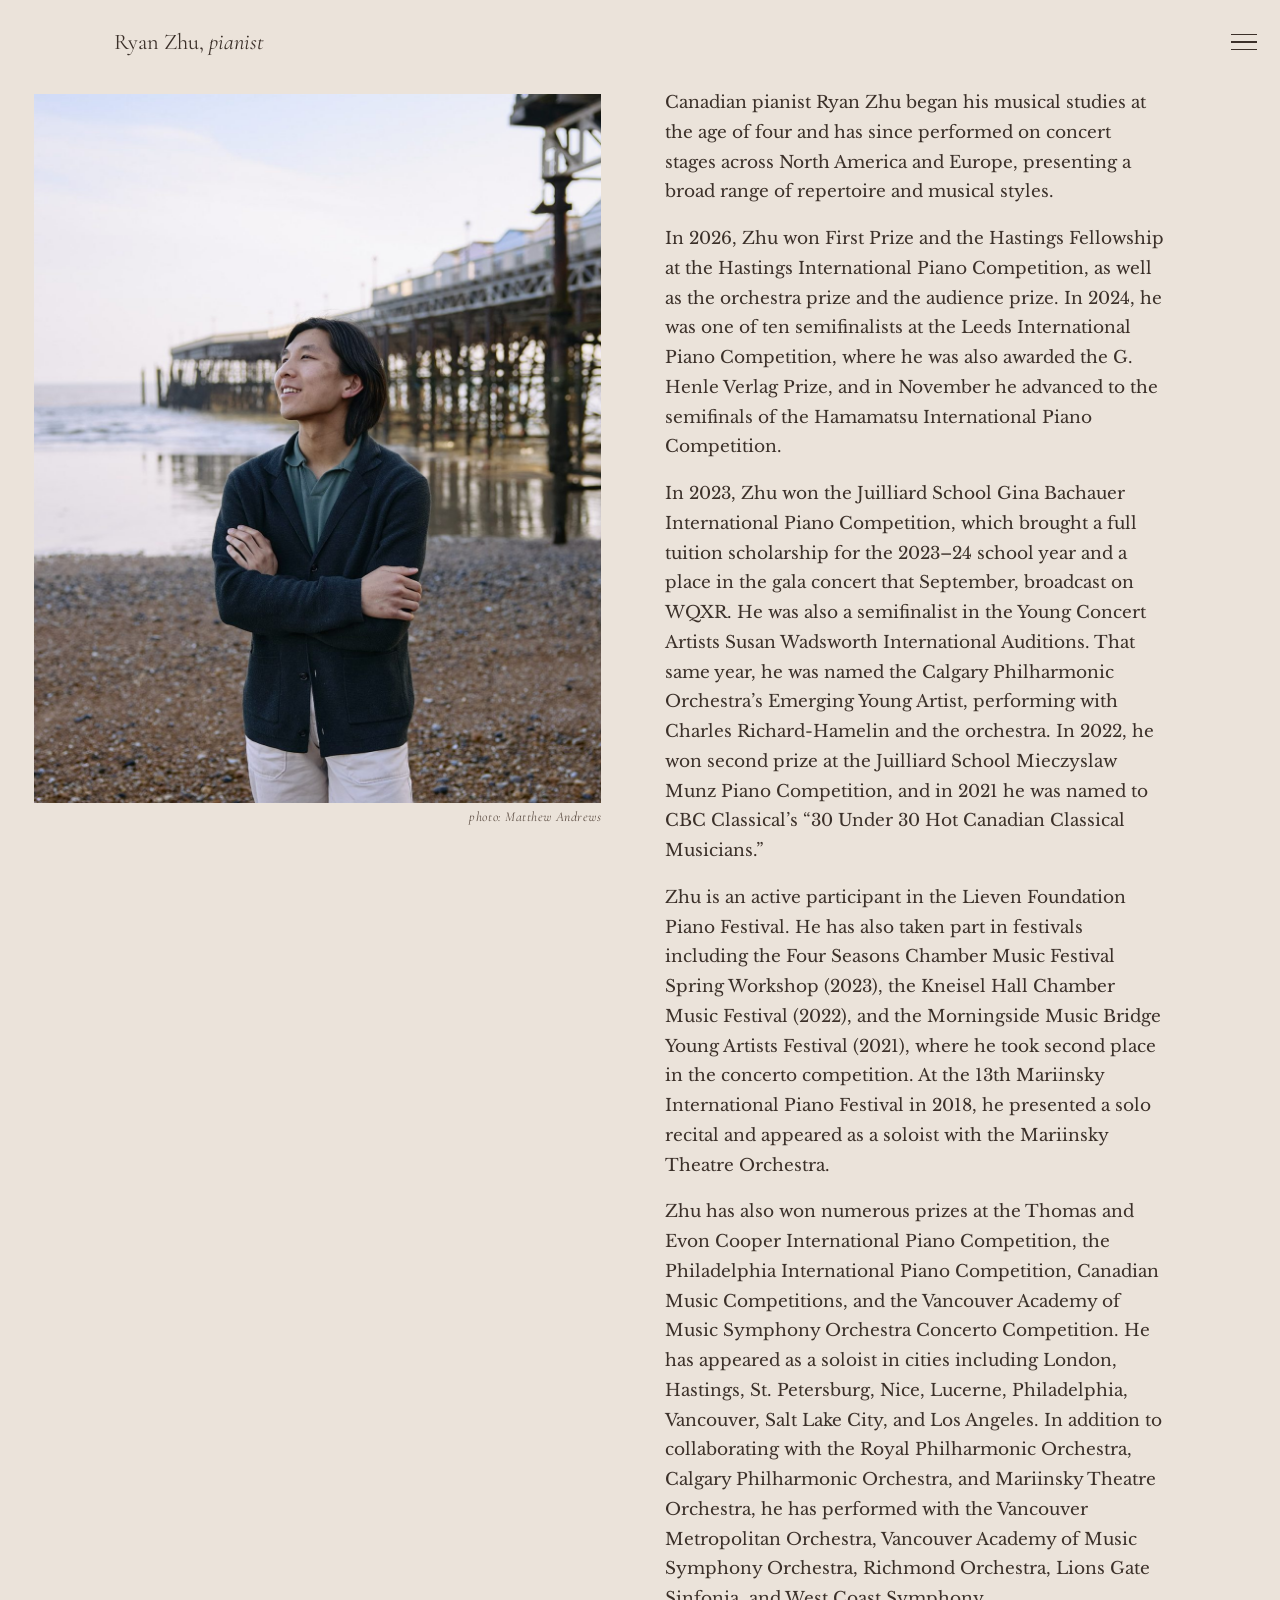
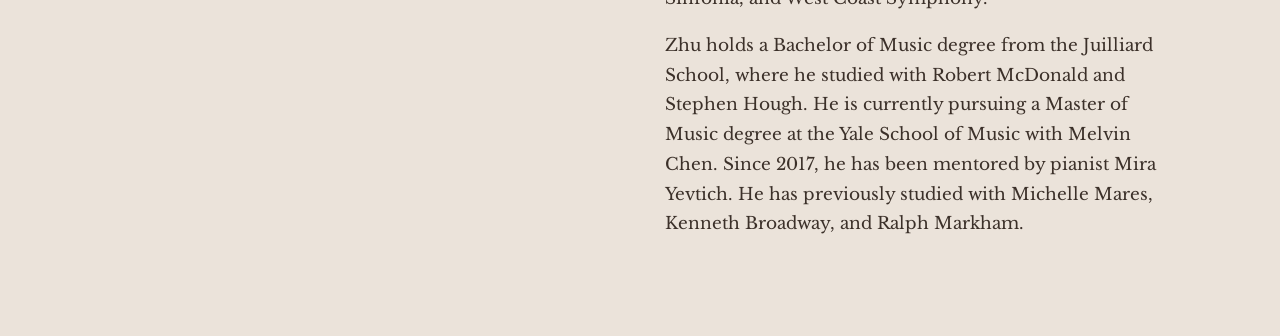
==== about.html @ 0e2c3d85 "Menu button hover: small preview of the bloom circle Co-Authored-By: Claude Opus 5.5 <noreply@anthro" ====
<!DOCTYPE html>
<html lang="en">
<head>
<meta charset="utf-8">
<meta name="viewport" content="width=device-width, initial-scale=1">
<title>About | Ryan Zhu, pianist</title>
<meta name="description" content="About Ryan Zhu, Canadian classical pianist: competitions, performances, training and teachers.">
<link rel="preconnect" href="https://fonts.googleapis.com">
<link rel="preconnect" href="https://fonts.gstatic.com" crossorigin>
<link href="https://fonts.googleapis.com/css2?family=Cormorant+Garamond:ital,wght@0,300;0,400;0,500;1,400&family=Libre+Baskerville:wght@400&display=swap" rel="stylesheet">
<link rel="stylesheet" href="style.css?v=20261127e">
<script src="site.js?v=20261127e" defer></script>
</head>
<body>
<a class="skip" href="#main">Skip to content</a>
<header><div class="wrap">
<a class="brand" href="index.html">Ryan Zhu, <em>pianist</em></a>
<button class="menu-btn" type="button" aria-expanded="false" aria-controls="site-menu" aria-label="Menu"><span></span><span></span><span></span></button>
<nav id="site-menu" class="menu-panel" aria-label="Main"><div class="menu-bg"></div><div class="wrap"><a href="index.html">Home</a><a href="about.html" aria-current="page">About</a><a href="performances.html">Performances</a><a href="repertoire.html">Repertoire</a><a href="recordings.html">Recordings</a><a href="media-kit.html">Media Kit</a><a href="contact.html">Contact</a></div></nav>
</div></header>
<main id="main">
<section class="about"><div class="wrap two">
<figure class="portrait"><img src="about-portrait.jpg" alt="Ryan Zhu on a pebble beach by a pier, arms crossed, smiling" width="1300" height="1444"><figcaption class="credit">photo: Matthew Andrews</figcaption></figure>
<div class="bio">
<h1 class="sr-only">About</h1>
<p>Canadian pianist Ryan Zhu began his musical studies at the age of four and has since performed on concert stages across North America and Europe, presenting a broad range of repertoire and musical styles.</p>
<p>In 2026, Zhu won First Prize and the Hastings Fellowship at the Hastings International Piano Competition, as well as the orchestra prize and the audience prize. In 2024, he was one of ten semifinalists at the Leeds International Piano Competition, where he was also awarded the G. Henle Verlag Prize, and in November he advanced to the semifinals of the Hamamatsu International Piano Competition.</p>
<p>In 2023, Zhu won the Juilliard School Gina Bachauer International Piano Competition, which brought a full tuition scholarship for the 2023–24 school year and a place in the gala concert that September, broadcast on WQXR. He was also a semifinalist in the Young Concert Artists Susan Wadsworth International Auditions. That same year, he was named the Calgary Philharmonic Orchestra’s Emerging Young Artist, performing with Charles Richard-Hamelin and the orchestra. In 2022, he won second prize at the Juilliard School Mieczyslaw Munz Piano Competition, and in 2021 he was named to CBC Classical’s “30 Under 30 Hot Canadian Classical Musicians.”</p>
<p>Zhu is an active participant in the Lieven Foundation Piano Festival. He has also taken part in festivals including the Four Seasons Chamber Music Festival Spring Workshop (2023), the Kneisel Hall Chamber Music Festival (2022), and the Morningside Music Bridge Young Artists Festival (2021), where he took second place in the concerto competition. At the 13th Mariinsky International Piano Festival in 2018, he presented a solo recital and appeared as a soloist with the Mariinsky Theatre Orchestra.</p>
<p>Zhu has also won numerous prizes at the Thomas and Evon Cooper International Piano Competition, the Philadelphia International Piano Competition, Canadian Music Competitions, and the Vancouver Academy of Music Symphony Orchestra Concerto Competition. He has appeared as a soloist in cities including London, Hastings, St. Petersburg, Nice, Lucerne, Philadelphia, Vancouver, Salt Lake City, and Los Angeles. In addition to collaborating with the Royal Philharmonic Orchestra, Calgary Philharmonic Orchestra, and Mariinsky Theatre Orchestra, he has performed with the Vancouver Metropolitan Orchestra, Vancouver Academy of Music Symphony Orchestra, Richmond Orchestra, Lions Gate Sinfonia, and West Coast Symphony.</p>
<p>Zhu holds a Bachelor of Music degree from the Juilliard School, where he studied with Robert McDonald and Stephen Hough. He is currently pursuing a Master of Music degree at the Yale School of Music with Melvin Chen. Since 2017, he has been mentored by pianist Mira Yevtich. He has previously studied with Michelle Mares, Kenneth Broadway, and Ralph Markham.</p>
<p class="photo-credit">photo: Matthew Andrews</p>
</div>
</div></section>
</main>
</body>
</html>
---- style.css ----
:root{--cream:#ebe3da;--tan:#b9a692;--ink:#3b3029;--soft:#5f5046;--line:rgba(59,48,41,.25)}
*{box-sizing:border-box}
html{scroll-behavior:smooth}
body{margin:0;background:var(--cream);color:var(--ink);font:17px/1.75 "Libre Baskerville",Georgia,serif}
a{color:inherit}
:focus-visible{outline:2px solid var(--ink);outline-offset:3px}
.skip{position:absolute;left:-999px;top:8px;background:var(--ink);color:var(--cream);padding:8px 16px;border-radius:999px;z-index:20}
.skip:focus{left:8px}
/* Hidden on screen but still read out by screen readers. */
.sr-only{position:absolute;width:1px;height:1px;margin:-1px;padding:0;overflow:hidden;clip:rect(0 0 0 0);white-space:nowrap;border:0}
.wrap{max-width:1100px;margin:0 auto;padding:0 24px}
header{padding:18px 0;position:relative;z-index:5}
header .wrap{display:flex;justify-content:space-between;align-items:center;gap:16px;min-height:48px}
.brand{font-family:"Cormorant Garamond",serif;font-size:1.4rem;text-decoration:none}
.menu-btn{position:absolute;right:12px;top:50%;margin-top:-24px;z-index:30;width:48px;height:48px;border:0;border-radius:50%;background:transparent;color:var(--ink);cursor:pointer;display:grid;place-content:center;gap:6px;padding:0}
.menu-btn span{display:block;width:26px;height:1.5px;background:currentColor;transition:transform .5s cubic-bezier(.65,0,.25,1),opacity .3s ease,background-color .4s ease}
.menu-panel{position:fixed;inset:0;z-index:25;overflow-y:auto;color:var(--cream);visibility:hidden;transition:visibility 0s linear .8s}
.menu-bg{position:fixed;left:var(--mx,100%);top:var(--my,0);width:var(--md,300vmax);height:var(--md,300vmax);margin:calc(var(--md,300vmax) / -2) 0 0 calc(var(--md,300vmax) / -2);border-radius:50%;background:radial-gradient(circle closest-side,#7a6150 0%,#4a3a30 18%,rgba(42,33,27,.96) 44%,rgba(31,24,20,.8) 70%,rgba(26,20,17,.55) 100%);transform:scale(0);will-change:transform;backface-visibility:hidden;transition:transform .8s cubic-bezier(.65,0,.25,1);pointer-events:none}
/* Hovering the closed menu button gives a small preview of the bloom: the same circle grows to about 76px across (--ps is set in site.js). It stays visible while the rest of the menu is hidden. */
.menu-bg{visibility:visible}
@media(hover:hover){
html:not(.menu-open) .menu-btn:hover{color:var(--cream)}
html:not(.menu-open) .menu-btn:hover+.menu-panel .menu-bg{transform:scale(var(--ps,.02));transition:transform .6s cubic-bezier(.22,1,.36,1)}
}
/* Home page: a lighter fade so more of the photo shows through behind the menu. */
.home .menu-bg{background:radial-gradient(circle closest-side,#7a6150 0%,#4a3a30 14%,rgba(42,33,27,.9) 30%,rgba(31,24,20,.55) 55%,rgba(26,20,17,.22) 100%)}
.menu-panel .wrap{max-width:none;position:relative;display:flex;flex-direction:column;align-items:flex-end;gap:0;padding-top:80px;padding-bottom:48px}
.menu-panel a{display:flex;align-items:center;gap:14px;margin-right:-.24em;padding:9px 0;font-family:"Cormorant Garamond",serif;font-weight:400;font-size:1.15rem;letter-spacing:.24em;line-height:1;text-transform:uppercase;text-decoration:none;opacity:0;transform:translateY(-6px);transition:opacity .25s ease,transform .25s ease}
.menu-panel .t{display:grid}
.menu-panel .t span{grid-area:1/1;text-align:right}
/* Hover: a light caramel colour spreads out across the word from where the mouse enters (--x, set in site.js). */
.menu-panel .t .i{--x:50%;color:#d99c5e;clip-path:inset(0 calc(100% - var(--x)) 0 var(--x));transition:clip-path 1s cubic-bezier(.65,0,.25,1)}
.menu-panel a.lit .i,.menu-panel a:focus-visible .i,.menu-panel a[aria-current] .i{clip-path:inset(0 0 0 0)}
.menu-panel a[aria-current]::before{content:"";width:24px;height:1px;background:currentColor;opacity:.7}
.menu-panel :focus-visible{outline-color:var(--cream)}
.menu-open,.menu-open body{overflow:hidden}
.menu-open .menu-btn{color:var(--cream)}
.menu-open .menu-btn span:nth-child(1){transform:translateY(7.5px) rotate(45deg)}
.menu-open .menu-btn span:nth-child(2){opacity:0}
.menu-open .menu-btn span:nth-child(3){transform:translateY(-7.5px) rotate(-45deg)}
.menu-open .menu-panel{visibility:visible;transition:none}
.menu-open .menu-bg{transform:scale(1)}
/* Other pages: softly blur the page behind the open menu so the eye goes to the menu. */
body:not(.home)>main,body:not(.home) .brand{transition:filter .6s ease}
.menu-open body:not(.home)>main,.menu-open body:not(.home) .brand{filter:blur(4px)}
.menu-open .menu-panel a{opacity:1;transform:none;transition:opacity .5s ease,transform .6s cubic-bezier(.65,0,.25,1)}
.menu-open .menu-panel a:nth-child(1){transition-delay:0.22s}
.menu-open .menu-panel a:nth-child(2){transition-delay:0.27s}
.menu-open .menu-panel a:nth-child(3){transition-delay:0.32s}
.menu-open .menu-panel a:nth-child(4){transition-delay:0.36s}
.menu-open .menu-panel a:nth-child(5){transition-delay:0.40s}
.menu-open .menu-panel a:nth-child(6){transition-delay:0.45s}
.menu-open .menu-panel a:nth-child(7){transition-delay:0.49s}
.menu-open .menu-panel a:nth-child(8){transition-delay:0.54s}
header.over{position:absolute;top:0;left:0;right:0}
header.over .wrap{justify-content:flex-end}
header.over .brand{position:absolute;left:-999px}
header.over .menu-btn{color:var(--cream);filter:drop-shadow(0 1px 3px rgba(0,0,0,.5))}
.menu-open header.over .menu-btn{filter:none}
.hero-full{position:relative;height:100vh;height:100svh;min-height:560px;overflow:hidden;background:#1f1915}
.hero-full .photo{position:absolute;inset:0;width:100%;height:100%;object-fit:cover;object-position:46% 40%}
.hero-full .soft{filter:blur(14px);transform:scale(1.06);-webkit-mask-image:linear-gradient(to bottom,transparent 62%,#000 88%);mask-image:linear-gradient(to bottom,transparent 62%,#000 88%)}
.hero-full .fade{position:absolute;inset:0;background:linear-gradient(to bottom,rgba(31,25,21,0) 56%,rgba(31,25,21,.6) 74%,rgba(31,25,21,.95) 88%,#1f1915 100%)}
.hero-full .name{position:absolute;left:0;right:0;bottom:7vh;bottom:7svh;text-align:center;padding:0 24px}
.hero-full h1{font-weight:300;color:var(--cream);letter-spacing:.22em;padding-left:.22em;margin:0 0 6px;font-size:clamp(2rem,10vw,5.4rem);line-height:1;white-space:nowrap}
.hero-full .name p{margin:0 auto;max-width:none;font-family:"Cormorant Garamond",serif;font-size:clamp(1.2rem,3.2vw,1.7rem);letter-spacing:.3em;padding-left:.3em;color:#cdbfb0}
.hero-full .credit{position:absolute;right:16px;bottom:10px;margin:0;font-size:.7rem;color:#b3a596}
h1,h2,h3{font-family:"Cormorant Garamond",serif;font-weight:400}
h1,h2{line-height:1.05;margin:0}
h1{font-size:clamp(2.4rem,7vw,4.2rem);letter-spacing:-.01em;margin-bottom:28px}
h2{font-size:clamp(2rem,5vw,3.2rem);margin-bottom:18px}
p{margin:0 0 1em;max-width:62ch}
.btn{display:inline-block;background:var(--ink);color:var(--cream);border:0;border-radius:999px;padding:12px 28px;font:inherit;font-size:.9rem;text-decoration:none;cursor:pointer}
.btn:hover{background:#241c17}
.ph{background:linear-gradient(160deg,#cfc1b1,#a8947f);display:flex;align-items:flex-end;padding:14px;color:var(--ink);font-size:.8rem;min-height:140px}
.band{background:var(--tan);--soft:#3b3029}
section,.band>.wrap{padding-top:64px;padding-bottom:80px}
.three{display:grid;grid-template-columns:repeat(3,1fr);gap:28px}
.three .ph{aspect-ratio:3/4;margin-bottom:14px}
.three h3{font-size:1.3rem;margin:0 0 4px}
.three small{color:var(--soft)}
.two{display:grid;grid-template-columns:1fr 1fr;gap:56px;align-items:start}
.two .ph{aspect-ratio:4/5}
/* About page portrait: stays in place on desktop while the text scrolls past. */
/* top margin lines the photo up with the top of the first line of the bio */
.portrait{position:sticky;top:24px;margin:6px 0 0 max(-80px,min(0px,calc((1100px - 100vw) / 2)))}
.about{padding-top:4px}
.about .two{grid-template-columns:auto 1fr;gap:64px}
.portrait img{display:block;width:auto;max-width:45vw;height:calc((100vh - 112px) * .9);aspect-ratio:4/5;object-fit:cover}
.portrait .credit,.photo-credit{margin:10px 0 0;font-family:"Cormorant Garamond",serif;font-style:italic;font-size:.85rem;letter-spacing:.04em;color:var(--soft)}
.portrait .credit{text-align:right;margin-top:6px;line-height:1.2}
.photo-credit{display:none}
.note{font-size:.85rem;color:var(--soft)}
.kit-group{margin:0 0 32px}
.kit-group h3{font-size:1.5rem;margin:0 0 10px}
ul.kit{list-style:none;padding:0;margin:0}
ul.kit li{padding:12px 0;border-top:1px solid var(--line);display:flex;justify-content:space-between;gap:16px;flex-wrap:wrap}
ul.kit li:last-child{border-bottom:1px solid var(--line)}
ul.kit small{color:var(--soft)}
form{display:grid;gap:16px}
form .note{margin:0}
.row{display:grid;grid-template-columns:1fr 1fr;gap:16px}
label{font-size:.85rem;display:grid;gap:6px}
input,textarea,select{font:inherit;font-size:1rem;color:var(--ink);background:transparent;border:1px solid var(--ink);border-radius:8px;padding:11px 14px;width:100%}
textarea{min-height:140px;resize:vertical}
.rep-sec{margin-top:56px}
.rep-sec h2{margin-bottom:8px;padding-bottom:12px;border-bottom:1px solid var(--ink)}
.comps{columns:2;column-gap:56px}
.comp{break-inside:avoid;padding-top:24px}
.comp h3{font-size:1.5rem;margin:0 0 6px;line-height:1.2}
.comp ul{list-style:none;padding:0;margin:0}
.comp>ul>li{padding:8px 0;border-top:1px solid var(--line);font-size:.92rem;line-height:1.6}
.comp ul ul{margin-top:4px}
.comp ul ul li.bk{color:var(--ink);padding-top:8px}
.comp ul ul li{padding:1px 0 1px 16px;color:var(--soft);font-size:.86rem;line-height:1.55}
.lede{color:var(--soft)}
ul.events{list-style:none;padding:0;margin:40px 0 0;border-bottom:1px solid var(--line)}
.events li{display:grid;grid-template-columns:200px 1fr auto;gap:12px 32px;align-items:start;padding:28px 0;border-top:1px solid var(--line)}
.events p{margin:0}
.ev-date{font-family:"Cormorant Garamond",serif;font-size:1.5rem;line-height:1.2}
.ev-info h2{font-size:1.6rem;margin:0 0 6px;line-height:1.2}
.ev-info .note{margin-top:6px}
.pill{display:inline-block;border:1px solid var(--ink);border-radius:999px;padding:8px 22px;font-size:.85rem;text-decoration:none;white-space:nowrap}
.pill:hover{background:var(--ink);color:var(--cream)}
footer{padding:36px 0;font-size:.9rem;border-top:1px solid var(--line)}
footer .wrap{display:flex;justify-content:space-between;gap:16px;flex-wrap:wrap}
@media(max-width:760px){body{font-size:16px}.two,.row{grid-template-columns:1fr}.comps{columns:1}.three{grid-template-columns:1fr 1fr}.events li{grid-template-columns:1fr}.events .pill{justify-self:start}section,.band>.wrap{padding-top:40px;padding-bottom:56px}.two{gap:32px}
/* About page on phones: full-width photo that fades at the bottom; the text slides up over it. */
.about{padding-top:0}.about .two{display:block}
.about .portrait{top:0;margin:0 -24px;z-index:0}
.about .portrait img{width:100%;max-width:none;height:calc(100vh - var(--below,252px));height:calc(100svh - var(--below,252px));min-height:70vw;aspect-ratio:auto;object-position:50% 30%;-webkit-mask-image:linear-gradient(to bottom,#000 78%,transparent 100%);mask-image:linear-gradient(to bottom,#000 78%,transparent 100%)}
.about .portrait .credit{display:none}.about .photo-credit{display:block;margin-top:32px}
.about .bio{position:relative;z-index:1;margin:-64px -24px 0;padding:64px 24px 0;background:linear-gradient(to bottom,rgba(235,227,218,0) 0,var(--cream) 48px)}.hero-full .credit{font-size:.6rem;right:12px;bottom:8px}.hero-full .photo{object-position:36% 40%}}
@media(prefers-reduced-motion:reduce){html{scroll-behavior:auto}.menu-panel,.menu-bg,.menu-panel a,.menu-panel .t span,.menu-btn span,main,footer,.brand{transition:none!important}}
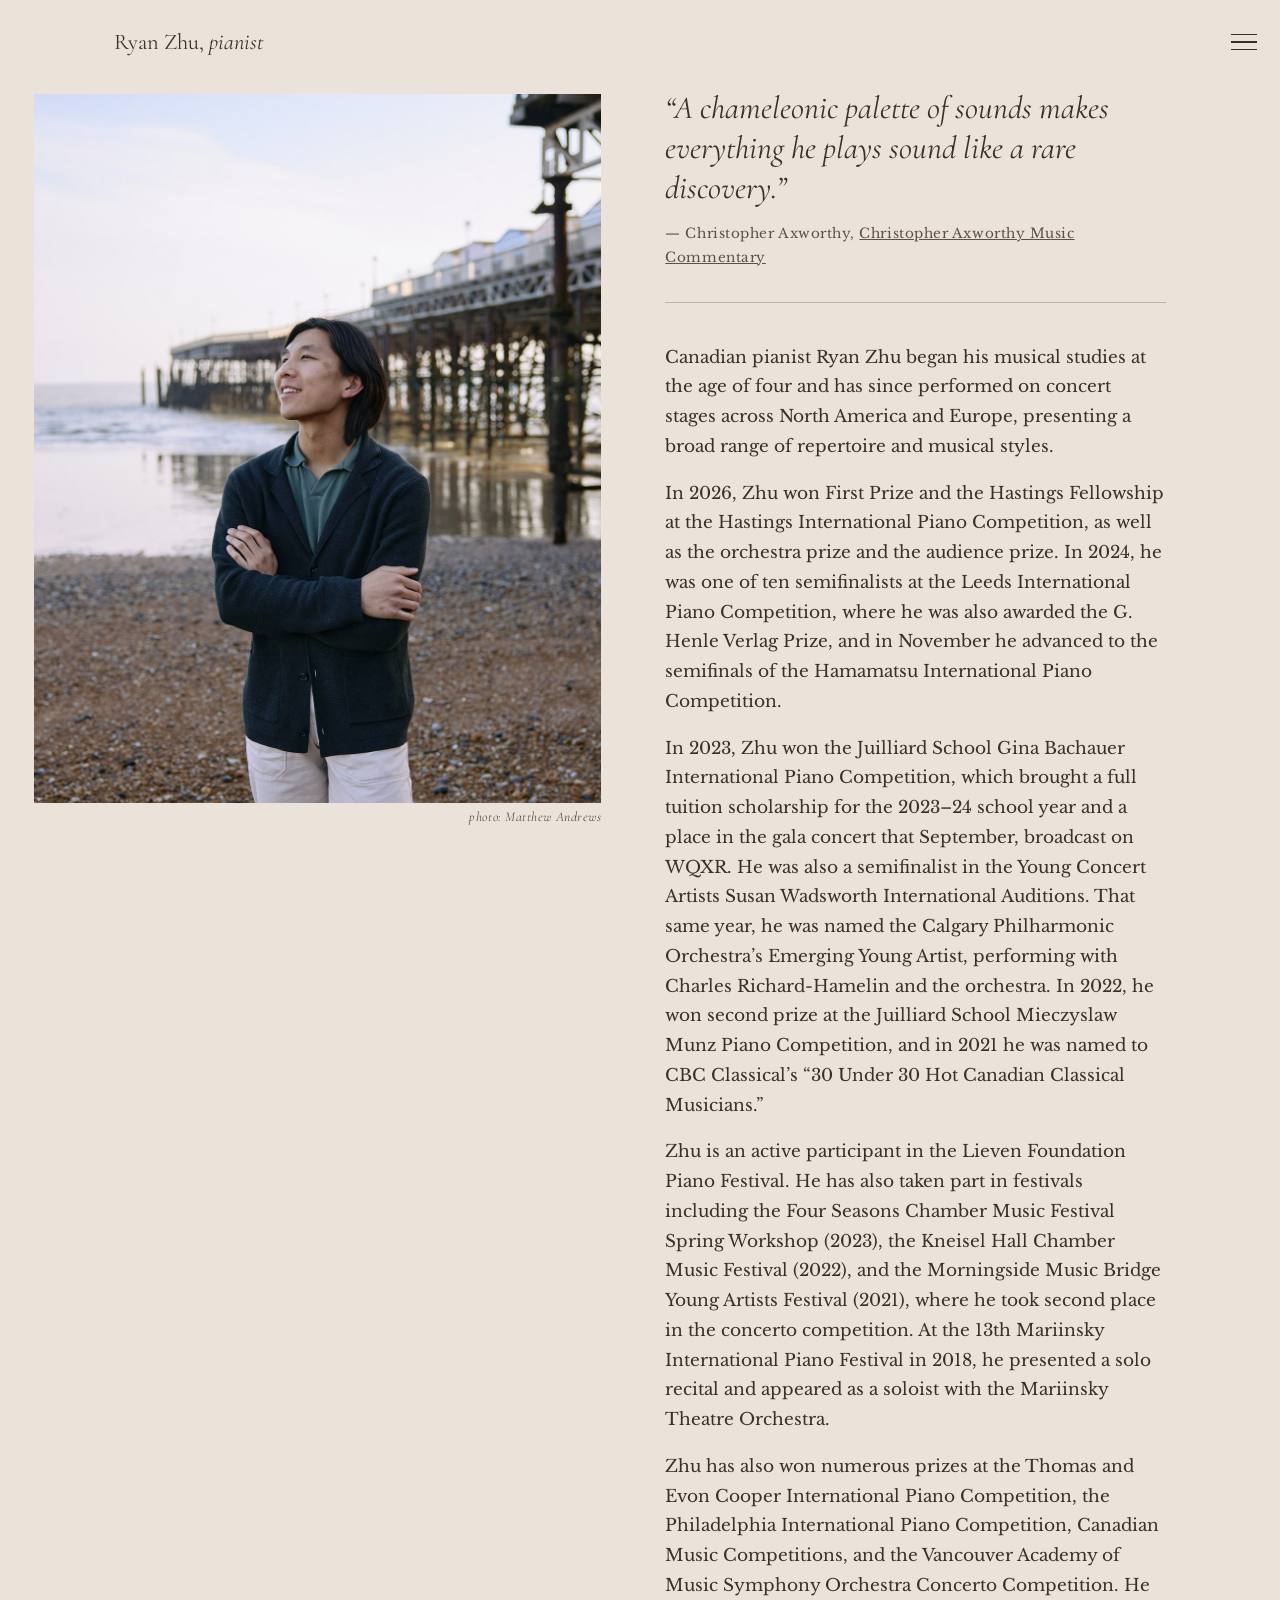
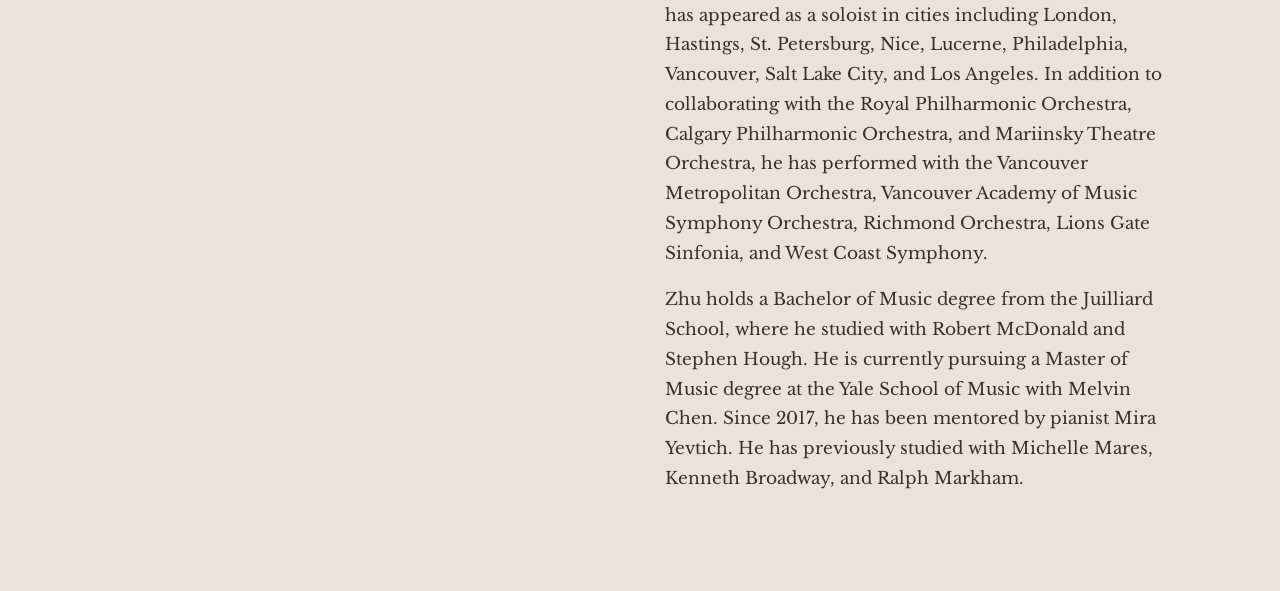
==== commit f43f3e79: "About page: add Christopher Axworthy quote above the bio Co-Authored-By: Claude Opus 5.5 <noreply@an" ====
--- a/about.html
+++ b/about.html
@@ -8,8 +8,8 @@
 <link rel="preconnect" href="https://fonts.googleapis.com">
 <link rel="preconnect" href="https://fonts.gstatic.com" crossorigin>
 <link href="https://fonts.googleapis.com/css2?family=Cormorant+Garamond:ital,wght@0,300;0,400;0,500;1,400&family=Libre+Baskerville:wght@400&display=swap" rel="stylesheet">
-<link rel="stylesheet" href="style.css?v=20261127e">
-<script src="site.js?v=20261127e" defer></script>
+<link rel="stylesheet" href="style.css?v=20261127h">
+<script src="site.js?v=20261127h" defer></script>
 </head>
 <body>
 <a class="skip" href="#main">Skip to content</a>
@@ -23,6 +23,10 @@
 <figure class="portrait"><img src="about-portrait.jpg" alt="Ryan Zhu on a pebble beach by a pier, arms crossed, smiling" width="1300" height="1444"><figcaption class="credit">photo: Matthew Andrews</figcaption></figure>
 <div class="bio">
 <h1 class="sr-only">About</h1>
+<figure class="quote">
+<blockquote><p>“A chameleonic palette of sounds makes everything he plays sound like a rare discovery.”</p></blockquote>
+<figcaption>Christopher Axworthy, <a href="https://christopheraxworthymusiccommentary.com/2026/10/10/ryan-zhu-the-poet-of-the-piano-where-transcendental-difficulties-are-transformed-into-poetry-with-mastery-and-imagination/" target="_blank" rel="noopener">Christopher Axworthy Music Commentary</a></figcaption>
+</figure>
 <p>Canadian pianist Ryan Zhu began his musical studies at the age of four and has since performed on concert stages across North America and Europe, presenting a broad range of repertoire and musical styles.</p>
 <p>In 2026, Zhu won First Prize and the Hastings Fellowship at the Hastings International Piano Competition, as well as the orchestra prize and the audience prize. In 2024, he was one of ten semifinalists at the Leeds International Piano Competition, where he was also awarded the G. Henle Verlag Prize, and in November he advanced to the semifinals of the Hamamatsu International Piano Competition.</p>
 <p>In 2023, Zhu won the Juilliard School Gina Bachauer International Piano Competition, which brought a full tuition scholarship for the 2023–24 school year and a place in the gala concert that September, broadcast on WQXR. He was also a semifinalist in the Young Concert Artists Susan Wadsworth International Auditions. That same year, he was named the Calgary Philharmonic Orchestra’s Emerging Young Artist, performing with Charles Richard-Hamelin and the orchestra. In 2022, he won second prize at the Juilliard School Mieczyslaw Munz Piano Competition, and in 2021 he was named to CBC Classical’s “30 Under 30 Hot Canadian Classical Musicians.”</p>
--- a/style.css
+++ b/style.css
@@ -16,11 +16,13 @@
 .menu-btn span{display:block;width:26px;height:1.5px;background:currentColor;transition:transform .5s cubic-bezier(.65,0,.25,1),opacity .3s ease,background-color .4s ease}
 .menu-panel{position:fixed;inset:0;z-index:25;overflow-y:auto;color:var(--cream);visibility:hidden;transition:visibility 0s linear .8s}
 .menu-bg{position:fixed;left:var(--mx,100%);top:var(--my,0);width:var(--md,300vmax);height:var(--md,300vmax);margin:calc(var(--md,300vmax) / -2) 0 0 calc(var(--md,300vmax) / -2);border-radius:50%;background:radial-gradient(circle closest-side,#7a6150 0%,#4a3a30 18%,rgba(42,33,27,.96) 44%,rgba(31,24,20,.8) 70%,rgba(26,20,17,.55) 100%);transform:scale(0);will-change:transform;backface-visibility:hidden;transition:transform .8s cubic-bezier(.65,0,.25,1);pointer-events:none}
-/* Hovering the closed menu button gives a small preview of the bloom: the same circle grows to about 76px across (--ps is set in site.js). It stays visible while the rest of the menu is hidden. */
+/* Hovering the closed menu button gives a small preview of the bloom: the same circle grows to about 56px across, in a browner tone (the ::after layer, which fades away as the menu opens) (--ps is set in site.js). It stays visible while the rest of the menu is hidden. */
 .menu-bg{visibility:visible}
+.menu-bg::after{content:"";position:absolute;inset:0;border-radius:50%;background:radial-gradient(circle closest-side,#8f735d 0%,#7a5f4b 50%,#644d3d 100%);opacity:0;transition:opacity .5s ease}
 @media(hover:hover){
 html:not(.menu-open) .menu-btn:hover{color:var(--cream)}
-html:not(.menu-open) .menu-btn:hover+.menu-panel .menu-bg{transform:scale(var(--ps,.02));transition:transform .6s cubic-bezier(.22,1,.36,1)}
+html:not(.menu-open) .menu-btn:hover+.menu-panel .menu-bg{transform:scale(var(--ps,.015));transition:transform .6s cubic-bezier(.22,1,.36,1)}
+html:not(.menu-open) .menu-btn:hover+.menu-panel .menu-bg::after{opacity:.55;transition:opacity .4s ease}
 }
 /* Home page: a lighter fade so more of the photo shows through behind the menu. */
 .home .menu-bg{background:radial-gradient(circle closest-side,#7a6150 0%,#4a3a30 14%,rgba(42,33,27,.9) 30%,rgba(31,24,20,.55) 55%,rgba(26,20,17,.22) 100%)}
@@ -86,6 +88,12 @@
 .portrait{position:sticky;top:24px;margin:6px 0 0 max(-80px,min(0px,calc((1100px - 100vw) / 2)))}
 .about{padding-top:4px}
 .about .two{grid-template-columns:auto 1fr;gap:64px}
+.quote{margin:0 0 40px;padding-bottom:32px;border-bottom:1px solid var(--line)}
+.quote blockquote{margin:0}
+.quote blockquote p{margin:0 0 14px;max-width:none;font-family:"Cormorant Garamond",serif;font-style:italic;font-weight:400;font-size:clamp(1.5rem,3.4vw,2rem);line-height:1.25;color:var(--ink)}
+.quote figcaption{font-size:.85rem;letter-spacing:.04em;color:var(--soft)}
+.quote figcaption::before{content:"— "}
+.quote figcaption a{color:inherit}
 .portrait img{display:block;width:auto;max-width:45vw;height:calc((100vh - 112px) * .9);aspect-ratio:4/5;object-fit:cover}
 .portrait .credit,.photo-credit{margin:10px 0 0;font-family:"Cormorant Garamond",serif;font-style:italic;font-size:.85rem;letter-spacing:.04em;color:var(--soft)}
 .portrait .credit{text-align:right;margin-top:6px;line-height:1.2}
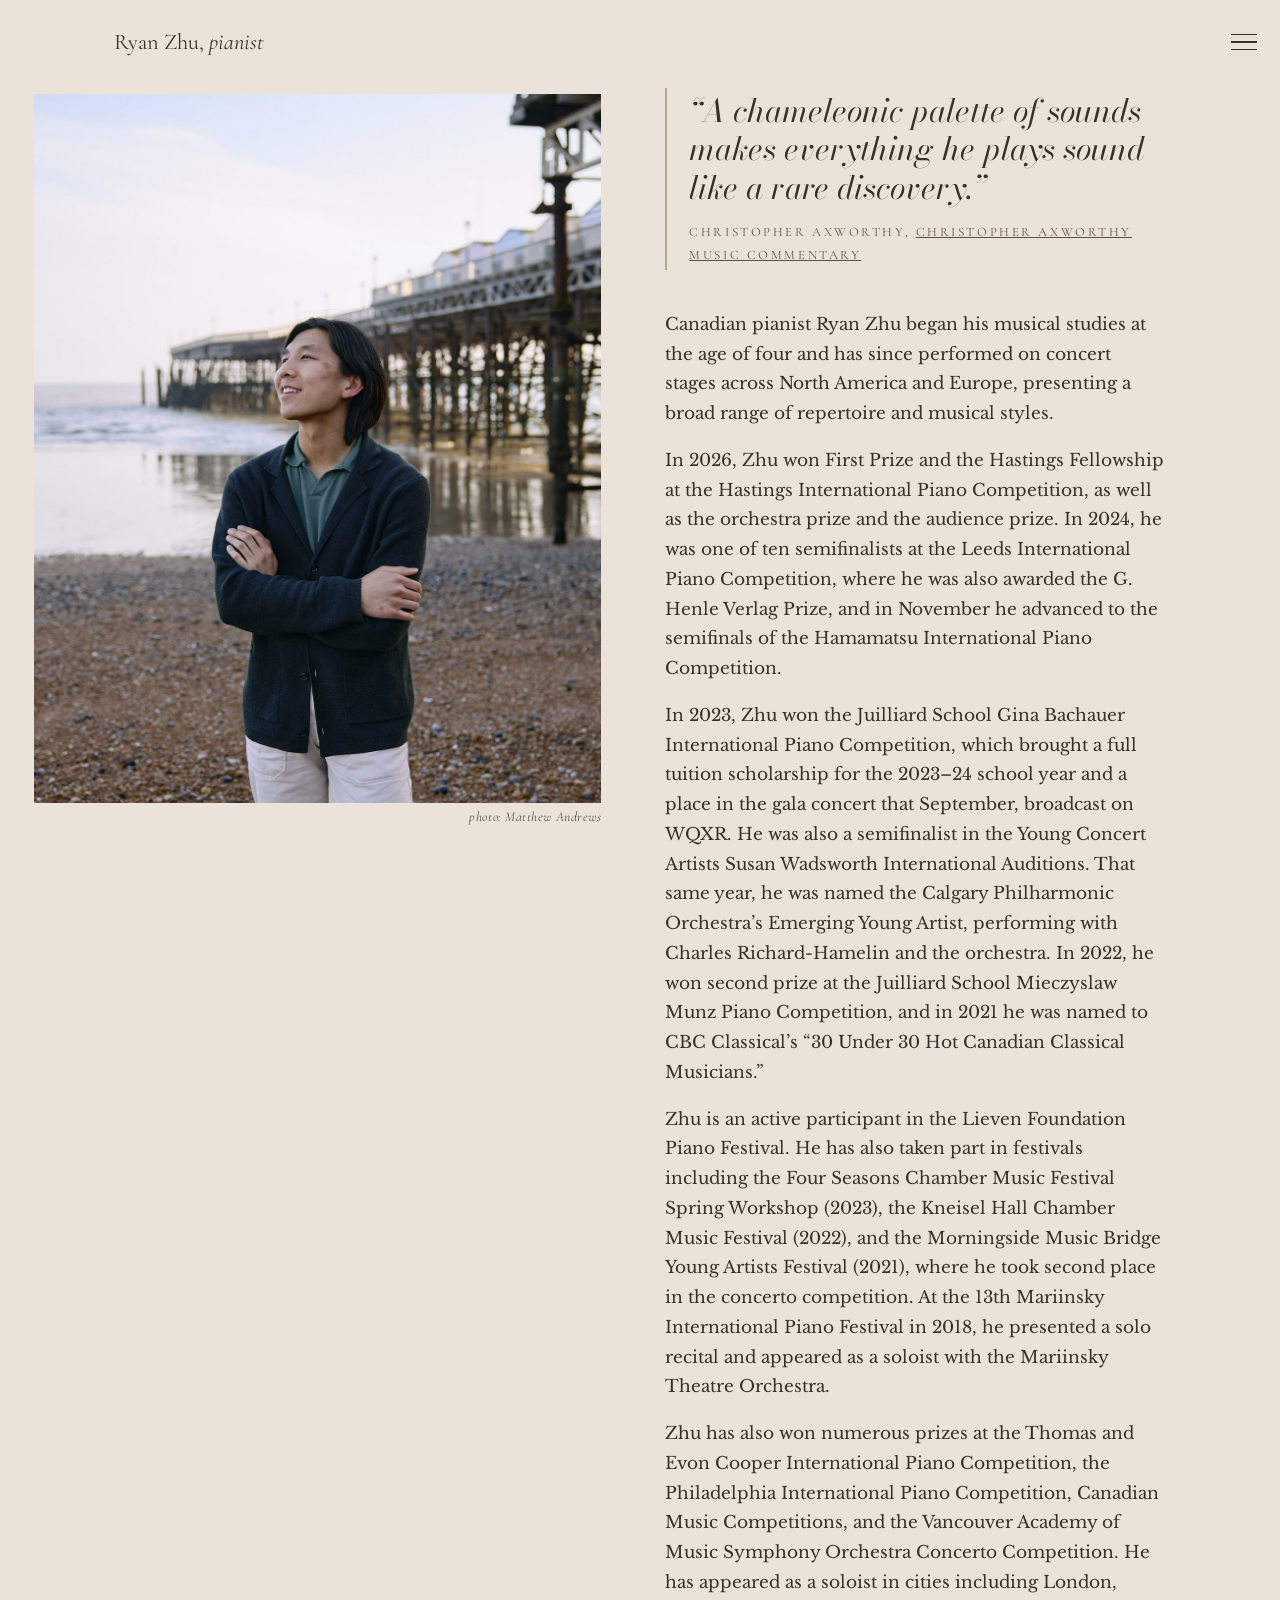
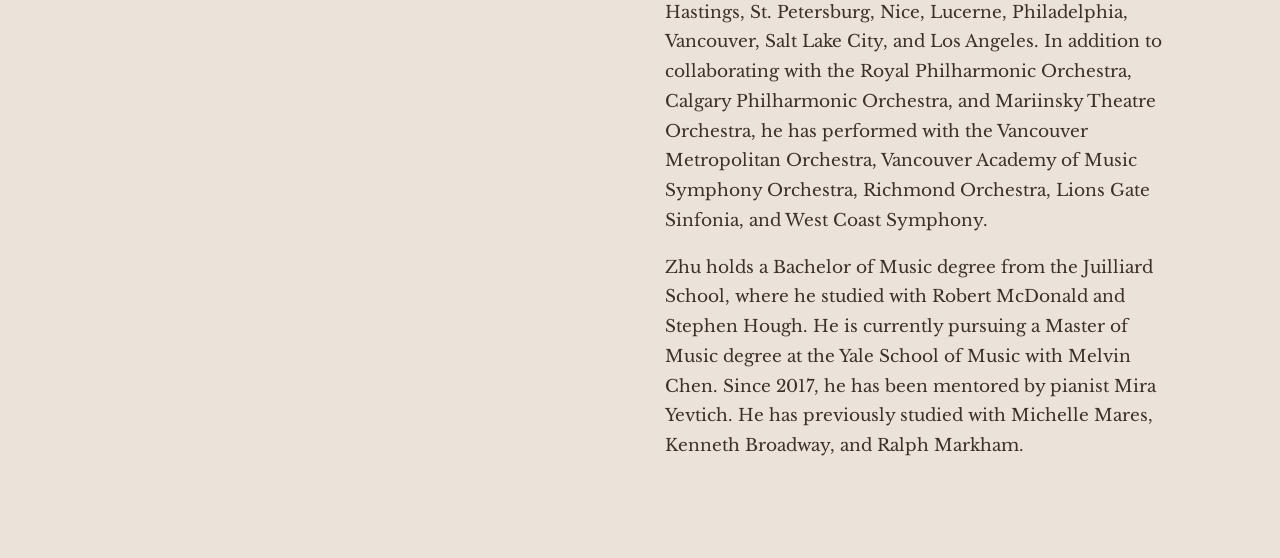
==== commit e815611e: "About quote: Bodoni Moda italic with tan side line, small-capitals credit Co-Authored-By: Claude Opu" ====
--- a/about.html
+++ b/about.html
@@ -7,9 +7,9 @@
 <meta name="description" content="About Ryan Zhu, Canadian classical pianist: competitions, performances, training and teachers.">
 <link rel="preconnect" href="https://fonts.googleapis.com">
 <link rel="preconnect" href="https://fonts.gstatic.com" crossorigin>
-<link href="https://fonts.googleapis.com/css2?family=Cormorant+Garamond:ital,wght@0,300;0,400;0,500;1,400&family=Libre+Baskerville:wght@400&display=swap" rel="stylesheet">
-<link rel="stylesheet" href="style.css?v=20261127h">
-<script src="site.js?v=20261127h" defer></script>
+<link href="https://fonts.googleapis.com/css2?family=Cormorant+Garamond:ital,wght@0,300;0,400;0,500;1,400&family=Libre+Baskerville:wght@400&family=Bodoni+Moda:ital,opsz,wght@1,6..96,400&display=swap" rel="stylesheet">
+<link rel="stylesheet" href="style.css?v=20261127i">
+<script src="site.js?v=20261127i" defer></script>
 </head>
 <body>
 <a class="skip" href="#main">Skip to content</a>
--- a/style.css
+++ b/style.css
@@ -88,11 +88,10 @@
 .portrait{position:sticky;top:24px;margin:6px 0 0 max(-80px,min(0px,calc((1100px - 100vw) / 2)))}
 .about{padding-top:4px}
 .about .two{grid-template-columns:auto 1fr;gap:64px}
-.quote{margin:0 0 40px;padding-bottom:32px;border-bottom:1px solid var(--line)}
+.quote{margin:0 0 40px;padding:4px 0 4px 22px;border-left:2px solid var(--tan)}
 .quote blockquote{margin:0}
-.quote blockquote p{margin:0 0 14px;max-width:none;font-family:"Cormorant Garamond",serif;font-style:italic;font-weight:400;font-size:clamp(1.5rem,3.4vw,2rem);line-height:1.25;color:var(--ink)}
-.quote figcaption{font-size:.85rem;letter-spacing:.04em;color:var(--soft)}
-.quote figcaption::before{content:"— "}
+.quote blockquote p{margin:0 0 14px;max-width:none;font-family:"Bodoni Moda",serif;font-style:italic;font-weight:400;font-size:clamp(1.45rem,3.4vw,2rem);line-height:1.2;color:var(--ink)}
+.quote figcaption{font-family:"Cormorant Garamond",serif;text-transform:uppercase;letter-spacing:.2em;font-size:.8rem;color:var(--soft)}
 .quote figcaption a{color:inherit}
 .portrait img{display:block;width:auto;max-width:45vw;height:calc((100vh - 112px) * .9);aspect-ratio:4/5;object-fit:cover}
 .portrait .credit,.photo-credit{margin:10px 0 0;font-family:"Cormorant Garamond",serif;font-style:italic;font-size:.85rem;letter-spacing:.04em;color:var(--soft)}
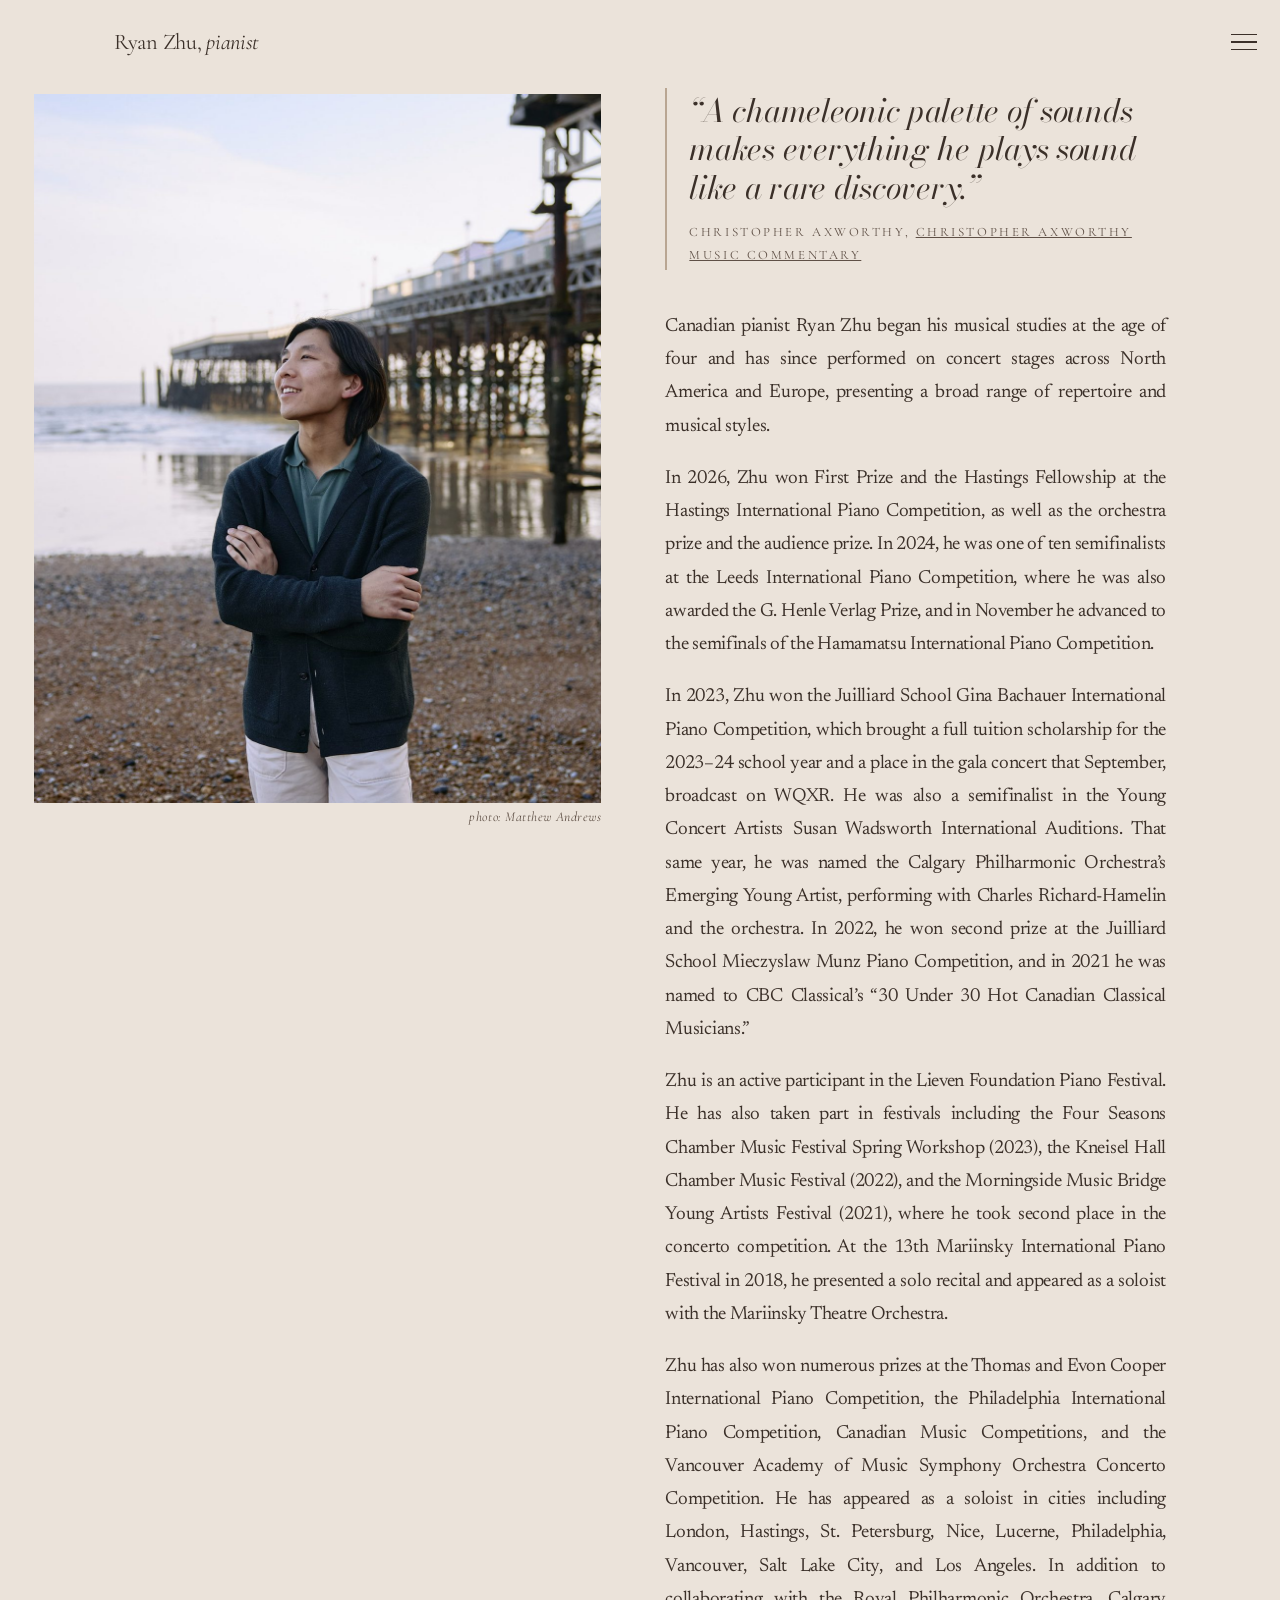
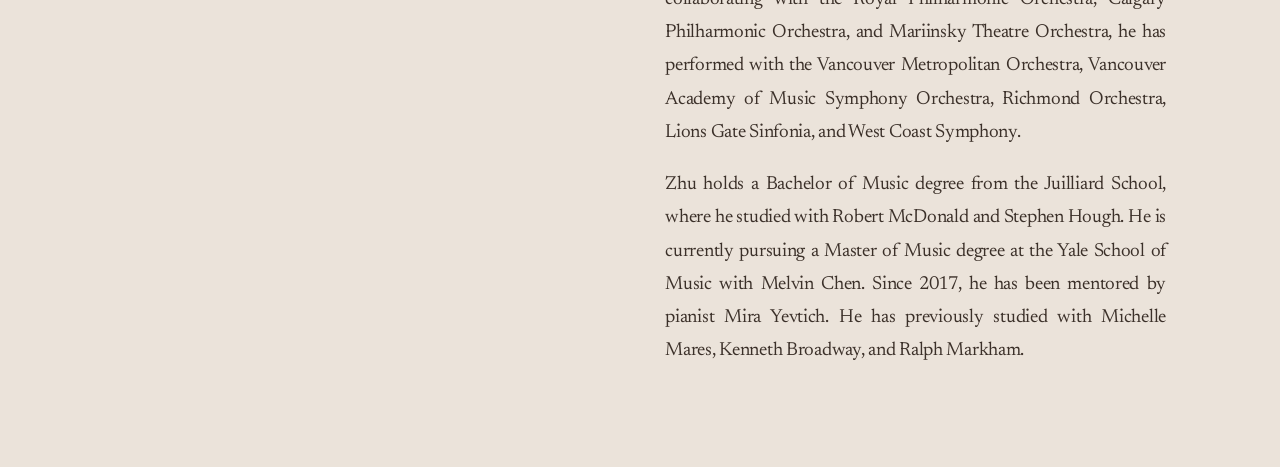
==== commit eabbceab: "Body text: Newsreader with slightly tighter letter spacing; justify the About bio Co-Authored-By: Cl" ====
--- a/about.html
+++ b/about.html
@@ -7,9 +7,9 @@
 <meta name="description" content="About Ryan Zhu, Canadian classical pianist: competitions, performances, training and teachers.">
 <link rel="preconnect" href="https://fonts.googleapis.com">
 <link rel="preconnect" href="https://fonts.gstatic.com" crossorigin>
-<link href="https://fonts.googleapis.com/css2?family=Cormorant+Garamond:ital,wght@0,300;0,400;0,500;1,400&family=Libre+Baskerville:wght@400&family=Bodoni+Moda:ital,opsz,wght@1,6..96,400&display=swap" rel="stylesheet">
-<link rel="stylesheet" href="style.css?v=20261127i">
-<script src="site.js?v=20261127i" defer></script>
+<link href="https://fonts.googleapis.com/css2?family=Cormorant+Garamond:ital,wght@0,300;0,400;0,500;1,400&family=Newsreader:opsz,wght@6..72,400&family=Bodoni+Moda:ital,opsz,wght@1,6..96,400&display=swap" rel="stylesheet">
+<link rel="stylesheet" href="style.css?v=20261127j">
+<script src="site.js?v=20261127j" defer></script>
 </head>
 <body>
 <a class="skip" href="#main">Skip to content</a>
--- a/style.css
+++ b/style.css
@@ -1,7 +1,7 @@
 :root{--cream:#ebe3da;--tan:#b9a692;--ink:#3b3029;--soft:#5f5046;--line:rgba(59,48,41,.25)}
 *{box-sizing:border-box}
 html{scroll-behavior:smooth}
-body{margin:0;background:var(--cream);color:var(--ink);font:17px/1.75 "Libre Baskerville",Georgia,serif}
+body{margin:0;background:var(--cream);color:var(--ink);font:19px/1.75 "Newsreader",Georgia,serif;letter-spacing:-.015em}
 a{color:inherit}
 :focus-visible{outline:2px solid var(--ink);outline-offset:3px}
 .skip{position:absolute;left:-999px;top:8px;background:var(--ink);color:var(--cream);padding:8px 16px;border-radius:999px;z-index:20}
@@ -88,6 +88,7 @@
 .portrait{position:sticky;top:24px;margin:6px 0 0 max(-80px,min(0px,calc((1100px - 100vw) / 2)))}
 .about{padding-top:4px}
 .about .two{grid-template-columns:auto 1fr;gap:64px}
+.bio>p:not(.photo-credit){text-align:justify;hyphens:auto;-webkit-hyphens:auto}
 .quote{margin:0 0 40px;padding:4px 0 4px 22px;border-left:2px solid var(--tan)}
 .quote blockquote{margin:0}
 .quote blockquote p{margin:0 0 14px;max-width:none;font-family:"Bodoni Moda",serif;font-style:italic;font-weight:400;font-size:clamp(1.45rem,3.4vw,2rem);line-height:1.2;color:var(--ink)}
@@ -131,7 +132,7 @@
 .pill:hover{background:var(--ink);color:var(--cream)}
 footer{padding:36px 0;font-size:.9rem;border-top:1px solid var(--line)}
 footer .wrap{display:flex;justify-content:space-between;gap:16px;flex-wrap:wrap}
-@media(max-width:760px){body{font-size:16px}.two,.row{grid-template-columns:1fr}.comps{columns:1}.three{grid-template-columns:1fr 1fr}.events li{grid-template-columns:1fr}.events .pill{justify-self:start}section,.band>.wrap{padding-top:40px;padding-bottom:56px}.two{gap:32px}
+@media(max-width:760px){body{font-size:18px}.two,.row{grid-template-columns:1fr}.comps{columns:1}.three{grid-template-columns:1fr 1fr}.events li{grid-template-columns:1fr}.events .pill{justify-self:start}section,.band>.wrap{padding-top:40px;padding-bottom:56px}.two{gap:32px}
 /* About page on phones: full-width photo that fades at the bottom; the text slides up over it. */
 .about{padding-top:0}.about .two{display:block}
 .about .portrait{top:0;margin:0 -24px;z-index:0}
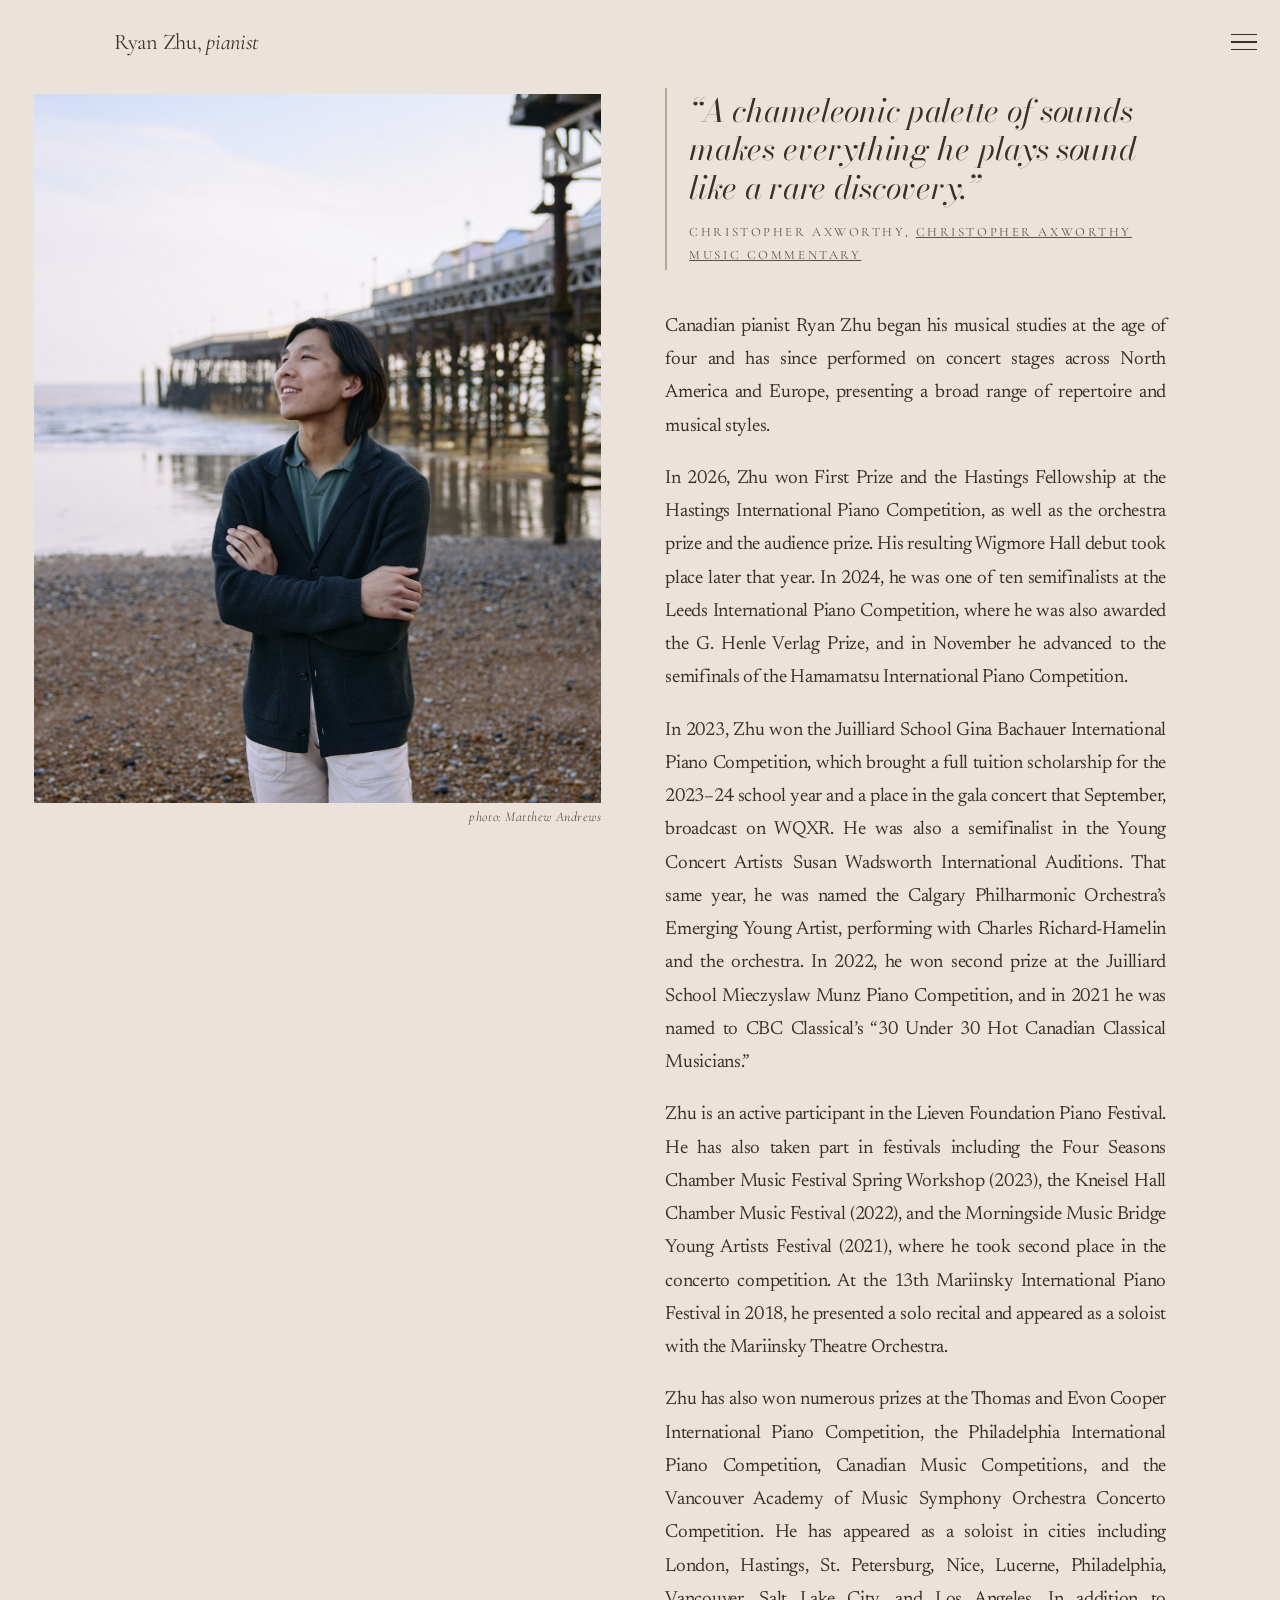
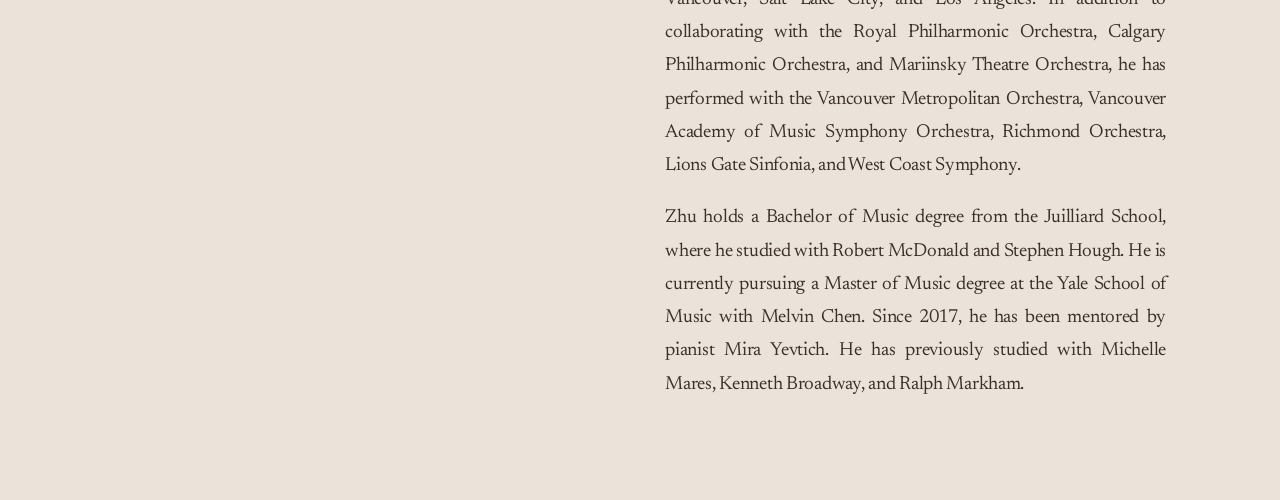
==== commit 66162990: "Update bios: new 109/218/439-word PDFs, add Wigmore Hall debut to About page Co-Authored-By: Claude " ====
--- a/about.html
+++ b/about.html
@@ -28,7 +28,7 @@
 <figcaption>Christopher Axworthy, <a href="https://christopheraxworthymusiccommentary.com/2026/10/10/ryan-zhu-the-poet-of-the-piano-where-transcendental-difficulties-are-transformed-into-poetry-with-mastery-and-imagination/" target="_blank" rel="noopener">Christopher Axworthy Music Commentary</a></figcaption>
 </figure>
 <p>Canadian pianist Ryan Zhu began his musical studies at the age of four and has since performed on concert stages across North America and Europe, presenting a broad range of repertoire and musical styles.</p>
-<p>In 2026, Zhu won First Prize and the Hastings Fellowship at the Hastings International Piano Competition, as well as the orchestra prize and the audience prize. In 2024, he was one of ten semifinalists at the Leeds International Piano Competition, where he was also awarded the G. Henle Verlag Prize, and in November he advanced to the semifinals of the Hamamatsu International Piano Competition.</p>
+<p>In 2026, Zhu won First Prize and the Hastings Fellowship at the Hastings International Piano Competition, as well as the orchestra prize and the audience prize. His resulting Wigmore Hall debut took place later that year. In 2024, he was one of ten semifinalists at the Leeds International Piano Competition, where he was also awarded the G. Henle Verlag Prize, and in November he advanced to the semifinals of the Hamamatsu International Piano Competition.</p>
 <p>In 2023, Zhu won the Juilliard School Gina Bachauer International Piano Competition, which brought a full tuition scholarship for the 2023–24 school year and a place in the gala concert that September, broadcast on WQXR. He was also a semifinalist in the Young Concert Artists Susan Wadsworth International Auditions. That same year, he was named the Calgary Philharmonic Orchestra’s Emerging Young Artist, performing with Charles Richard-Hamelin and the orchestra. In 2022, he won second prize at the Juilliard School Mieczyslaw Munz Piano Competition, and in 2021 he was named to CBC Classical’s “30 Under 30 Hot Canadian Classical Musicians.”</p>
 <p>Zhu is an active participant in the Lieven Foundation Piano Festival. He has also taken part in festivals including the Four Seasons Chamber Music Festival Spring Workshop (2023), the Kneisel Hall Chamber Music Festival (2022), and the Morningside Music Bridge Young Artists Festival (2021), where he took second place in the concerto competition. At the 13th Mariinsky International Piano Festival in 2018, he presented a solo recital and appeared as a soloist with the Mariinsky Theatre Orchestra.</p>
 <p>Zhu has also won numerous prizes at the Thomas and Evon Cooper International Piano Competition, the Philadelphia International Piano Competition, Canadian Music Competitions, and the Vancouver Academy of Music Symphony Orchestra Concerto Competition. He has appeared as a soloist in cities including London, Hastings, St. Petersburg, Nice, Lucerne, Philadelphia, Vancouver, Salt Lake City, and Los Angeles. In addition to collaborating with the Royal Philharmonic Orchestra, Calgary Philharmonic Orchestra, and Mariinsky Theatre Orchestra, he has performed with the Vancouver Metropolitan Orchestra, Vancouver Academy of Music Symphony Orchestra, Richmond Orchestra, Lions Gate Sinfonia, and West Coast Symphony.</p>
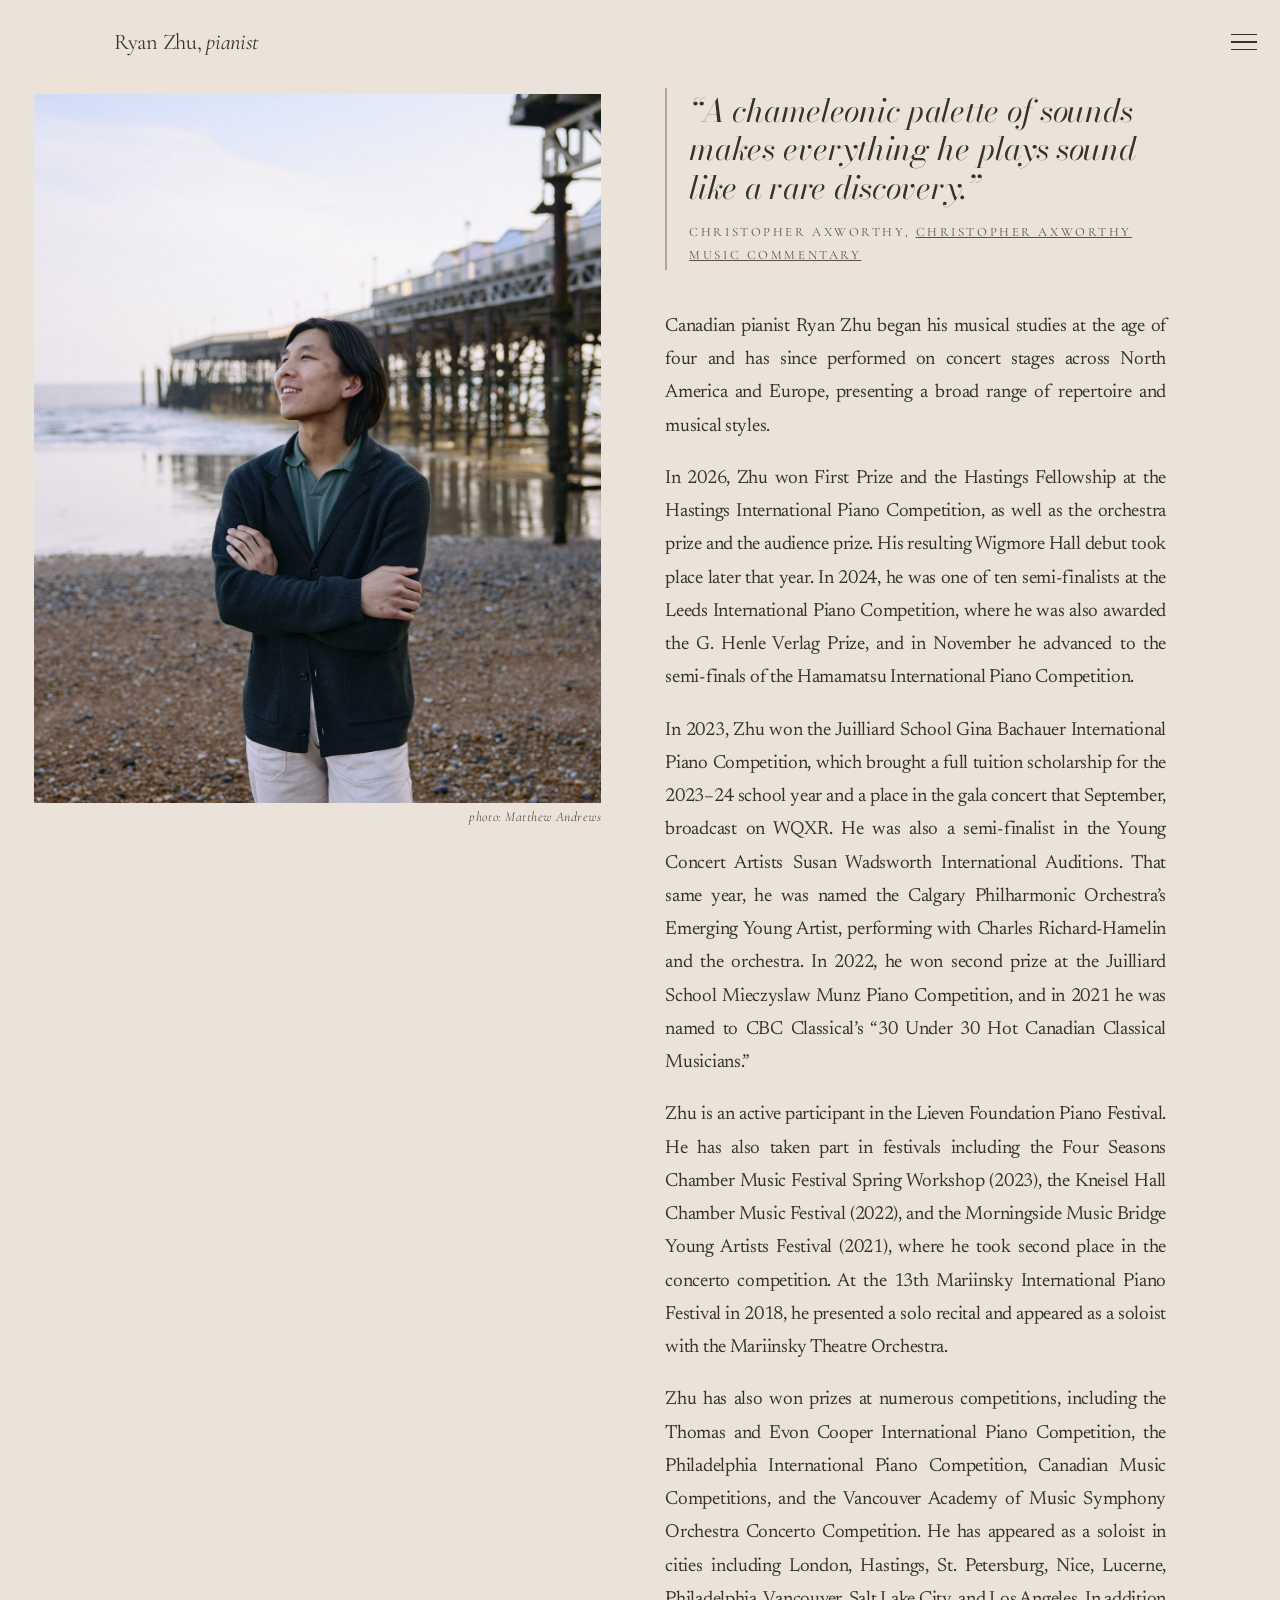
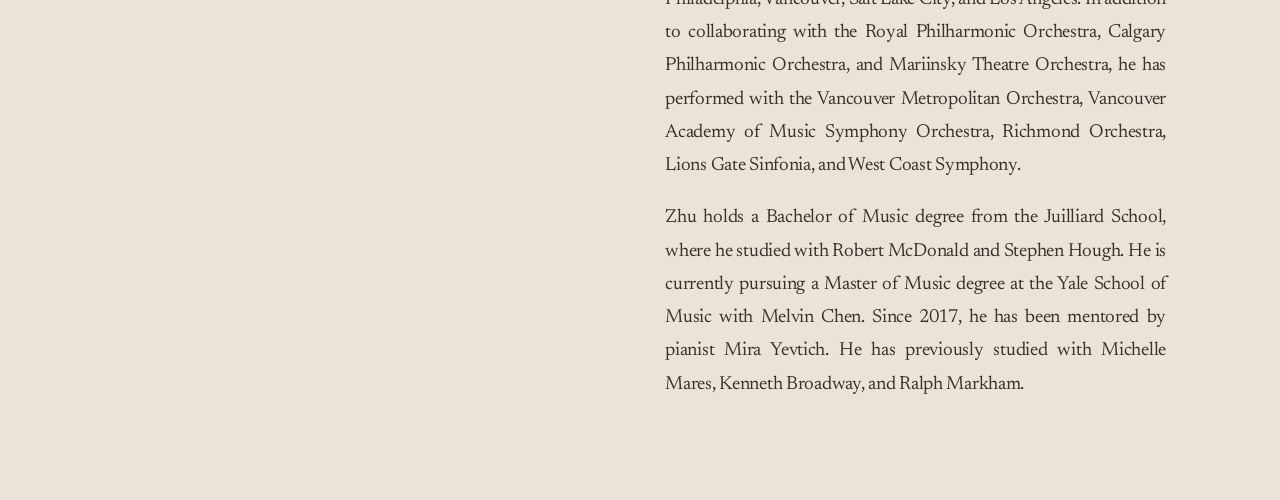
==== commit cefa72b1: "Media Kit: new bios (441-word full bio), add resume; About page text update - Replace short and medi" ====
--- a/about.html
+++ b/about.html
@@ -28,10 +28,10 @@
 <figcaption>Christopher Axworthy, <a href="https://christopheraxworthymusiccommentary.com/2026/10/10/ryan-zhu-the-poet-of-the-piano-where-transcendental-difficulties-are-transformed-into-poetry-with-mastery-and-imagination/" target="_blank" rel="noopener">Christopher Axworthy Music Commentary</a></figcaption>
 </figure>
 <p>Canadian pianist Ryan Zhu began his musical studies at the age of four and has since performed on concert stages across North America and Europe, presenting a broad range of repertoire and musical styles.</p>
-<p>In 2026, Zhu won First Prize and the Hastings Fellowship at the Hastings International Piano Competition, as well as the orchestra prize and the audience prize. His resulting Wigmore Hall debut took place later that year. In 2024, he was one of ten semifinalists at the Leeds International Piano Competition, where he was also awarded the G. Henle Verlag Prize, and in November he advanced to the semifinals of the Hamamatsu International Piano Competition.</p>
-<p>In 2023, Zhu won the Juilliard School Gina Bachauer International Piano Competition, which brought a full tuition scholarship for the 2023–24 school year and a place in the gala concert that September, broadcast on WQXR. He was also a semifinalist in the Young Concert Artists Susan Wadsworth International Auditions. That same year, he was named the Calgary Philharmonic Orchestra’s Emerging Young Artist, performing with Charles Richard-Hamelin and the orchestra. In 2022, he won second prize at the Juilliard School Mieczyslaw Munz Piano Competition, and in 2021 he was named to CBC Classical’s “30 Under 30 Hot Canadian Classical Musicians.”</p>
+<p>In 2026, Zhu won First Prize and the Hastings Fellowship at the Hastings International Piano Competition, as well as the orchestra prize and the audience prize. His resulting Wigmore Hall debut took place later that year. In 2024, he was one of ten semi-finalists at the Leeds International Piano Competition, where he was also awarded the G. Henle Verlag Prize, and in November he advanced to the semi-finals of the Hamamatsu International Piano Competition.</p>
+<p>In 2023, Zhu won the Juilliard School Gina Bachauer International Piano Competition, which brought a full tuition scholarship for the 2023–24 school year and a place in the gala concert that September, broadcast on WQXR. He was also a semi-finalist in the Young Concert Artists Susan Wadsworth International Auditions. That same year, he was named the Calgary Philharmonic Orchestra’s Emerging Young Artist, performing with Charles Richard-Hamelin and the orchestra. In 2022, he won second prize at the Juilliard School Mieczyslaw Munz Piano Competition, and in 2021 he was named to CBC Classical’s “30 Under 30 Hot Canadian Classical Musicians.”</p>
 <p>Zhu is an active participant in the Lieven Foundation Piano Festival. He has also taken part in festivals including the Four Seasons Chamber Music Festival Spring Workshop (2023), the Kneisel Hall Chamber Music Festival (2022), and the Morningside Music Bridge Young Artists Festival (2021), where he took second place in the concerto competition. At the 13th Mariinsky International Piano Festival in 2018, he presented a solo recital and appeared as a soloist with the Mariinsky Theatre Orchestra.</p>
-<p>Zhu has also won numerous prizes at the Thomas and Evon Cooper International Piano Competition, the Philadelphia International Piano Competition, Canadian Music Competitions, and the Vancouver Academy of Music Symphony Orchestra Concerto Competition. He has appeared as a soloist in cities including London, Hastings, St. Petersburg, Nice, Lucerne, Philadelphia, Vancouver, Salt Lake City, and Los Angeles. In addition to collaborating with the Royal Philharmonic Orchestra, Calgary Philharmonic Orchestra, and Mariinsky Theatre Orchestra, he has performed with the Vancouver Metropolitan Orchestra, Vancouver Academy of Music Symphony Orchestra, Richmond Orchestra, Lions Gate Sinfonia, and West Coast Symphony.</p>
+<p>Zhu has also won prizes at numerous competitions, including the Thomas and Evon Cooper International Piano Competition, the Philadelphia International Piano Competition, Canadian Music Competitions, and the Vancouver Academy of Music Symphony Orchestra Concerto Competition. He has appeared as a soloist in cities including London, Hastings, St. Petersburg, Nice, Lucerne, Philadelphia, Vancouver, Salt Lake City, and Los Angeles. In addition to collaborating with the Royal Philharmonic Orchestra, Calgary Philharmonic Orchestra, and Mariinsky Theatre Orchestra, he has performed with the Vancouver Metropolitan Orchestra, Vancouver Academy of Music Symphony Orchestra, Richmond Orchestra, Lions Gate Sinfonia, and West Coast Symphony.</p>
 <p>Zhu holds a Bachelor of Music degree from the Juilliard School, where he studied with Robert McDonald and Stephen Hough. He is currently pursuing a Master of Music degree at the Yale School of Music with Melvin Chen. Since 2017, he has been mentored by pianist Mira Yevtich. He has previously studied with Michelle Mares, Kenneth Broadway, and Ralph Markham.</p>
 <p class="photo-credit">photo: Matthew Andrews</p>
 </div>
